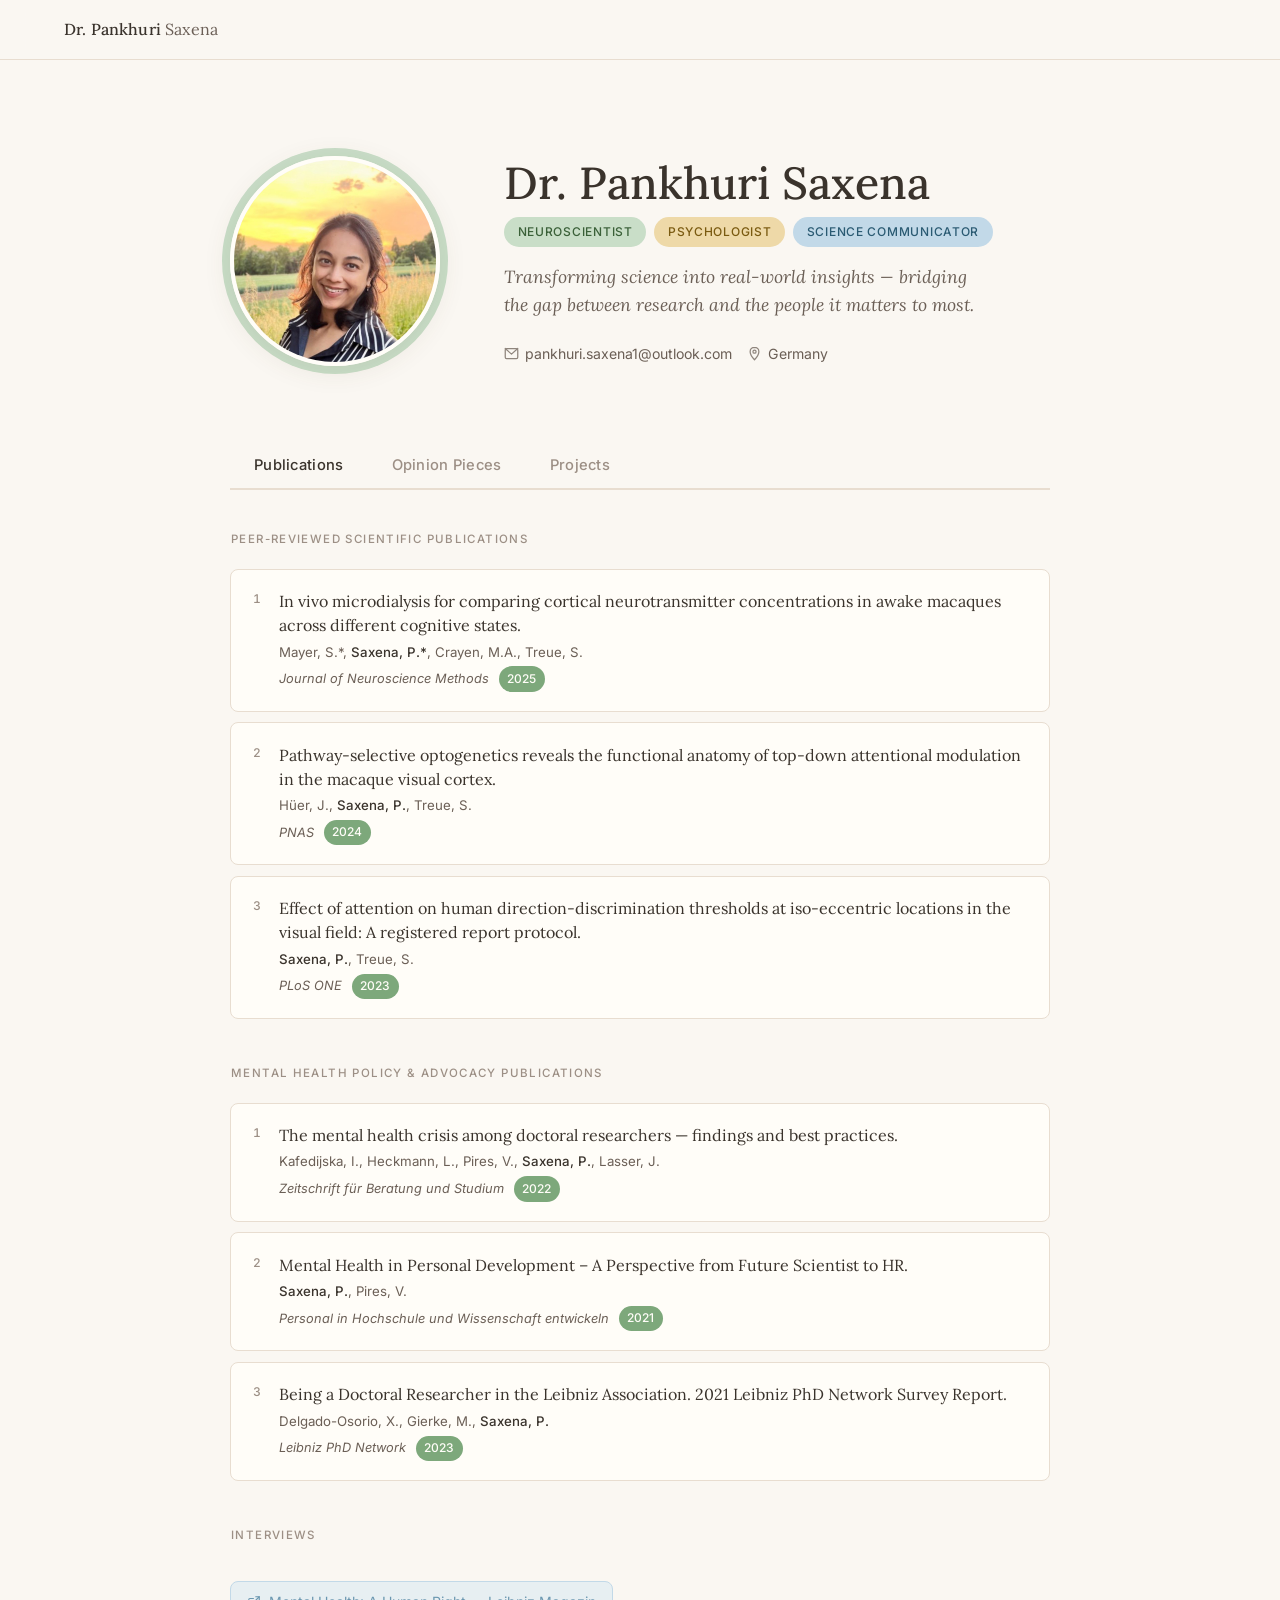
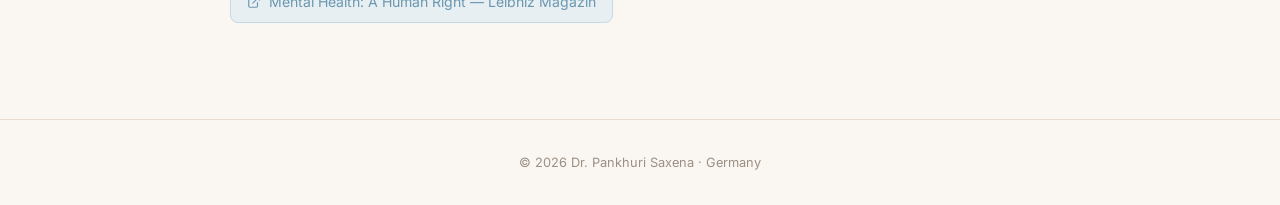
==== index.html @ a90ea641 "Initial commit" ====
<!DOCTYPE html>
<html lang="en">
<head>
  <meta charset="UTF-8" />
  <meta name="viewport" content="width=device-width, initial-scale=1.0" />
  <title>Dr. Pankhuri Saxena</title>
  <link rel="preconnect" href="https://fonts.googleapis.com" />
  <link rel="preconnect" href="https://fonts.gstatic.com" crossorigin />
  <link href="https://fonts.googleapis.com/css2?family=Lora:ital,wght@0,400;0,500;0,600;1,400;1,500&family=Inter:wght@300;400;500&display=swap" rel="stylesheet" />
  <style>
    /* ── Reset & Base ─────────────────────────────────────── */
    *, *::before, *::after { box-sizing: border-box; margin: 0; padding: 0; }

    :root {
      --bg:         #FAF7F2;
      --bg-alt:     #F3EDE3;
      --card:       #FFFDF8;
      --border:     #E8DDD0;

      --green:      #7DA87B;
      --green-soft: #C9DEC8;
      --yellow:     #C8A55E;
      --yellow-soft:#EED9A8;
      --blue:       #6B97B0;
      --blue-soft:  #C2D9E8;

      --text:       #3A332C;
      --text-mid:   #6B5F56;
      --text-light: #9C8F85;

      --radius:     12px;
      --radius-sm:  8px;
      --shadow:     0 2px 16px rgba(90,70,50,.07);
      --shadow-md:  0 4px 28px rgba(90,70,50,.11);

      --serif:      'Lora', Georgia, serif;
      --sans:       'Inter', system-ui, sans-serif;
    }

    html { scroll-behavior: smooth; }

    body {
      font-family: var(--sans);
      background: var(--bg);
      color: var(--text);
      line-height: 1.7;
      min-height: 100vh;
    }

    /* ── Nav ──────────────────────────────────────────────── */
    nav {
      position: sticky;
      top: 0;
      z-index: 100;
      background: rgba(250,247,242,.92);
      backdrop-filter: blur(12px);
      border-bottom: 1px solid var(--border);
      padding: 0 clamp(1rem, 5vw, 4rem);
      display: flex;
      align-items: center;
      justify-content: space-between;
      height: 60px;
    }

    .nav-brand {
      font-family: var(--serif);
      font-size: 1rem;
      font-weight: 500;
      color: var(--text);
      letter-spacing: .01em;
      white-space: nowrap;
    }

    .nav-brand span {
      color: var(--text-mid);
      font-weight: 400;
    }

    /* ── Hero ─────────────────────────────────────────────── */
    .hero {
      max-width: 900px;
      margin: 0 auto;
      padding: clamp(3rem, 8vw, 6rem) clamp(1.5rem, 5vw, 2.5rem) clamp(2.5rem, 6vw, 5rem);
      display: grid;
      grid-template-columns: auto 1fr;
      gap: clamp(2rem, 5vw, 4rem);
      align-items: center;
    }

    .hero-photo-wrap {
      position: relative;
      flex-shrink: 0;
    }

    .hero-photo {
      width: clamp(150px, 22vw, 210px);
      height: clamp(150px, 22vw, 210px);
      border-radius: 50%;
      object-fit: cover;
      object-position: center top;
      border: 4px solid var(--card);
      box-shadow: var(--shadow-md), 0 0 0 8px var(--green-soft);
      display: block;
    }

    .hero-text {}

    .hero-name {
      font-family: var(--serif);
      font-size: clamp(1.9rem, 4.5vw, 2.8rem);
      font-weight: 500;
      line-height: 1.2;
      color: var(--text);
      margin-bottom: .45rem;
    }

    .hero-pills {
      display: flex;
      flex-wrap: wrap;
      gap: .5rem;
      margin-bottom: 1rem;
    }

    .pill {
      font-size: .75rem;
      font-weight: 500;
      letter-spacing: .06em;
      text-transform: uppercase;
      padding: .3rem .85rem;
      border-radius: 100px;
    }

    .pill-green  { background: var(--green-soft);  color: #3a6038; }
    .pill-yellow { background: var(--yellow-soft); color: #7a5a10; }
    .pill-blue   { background: var(--blue-soft);   color: #2a5a72; }

    .hero-tagline {
      font-family: var(--serif);
      font-style: italic;
      font-size: clamp(.95rem, 2vw, 1.1rem);
      color: var(--text-mid);
      margin-bottom: 1.4rem;
      max-width: 480px;
      line-height: 1.6;
    }

    .hero-contact {
      display: flex;
      flex-wrap: wrap;
      gap: .9rem;
    }

    .hero-contact a,
    .hero-contact span {
      font-size: .88rem;
      color: var(--text-mid);
      display: flex;
      align-items: center;
      gap: .4rem;
      text-decoration: none;
      transition: color .2s;
    }

    .hero-contact a:hover { color: var(--blue); }

    .hero-contact svg {
      width: 15px;
      height: 15px;
      stroke: currentColor;
      fill: none;
      stroke-width: 2;
      stroke-linecap: round;
      stroke-linejoin: round;
      flex-shrink: 0;
      opacity: .75;
    }

    /* ── Tabs ─────────────────────────────────────────────── */
    .tabs-section {
      max-width: 900px;
      margin: 0 auto;
      padding: 0 clamp(1.5rem, 5vw, 2.5rem) clamp(3rem, 8vw, 6rem);
    }

    .tab-bar {
      display: flex;
      gap: 0;
      border-bottom: 2px solid var(--border);
      margin-bottom: 2.5rem;
      overflow-x: auto;
      -webkit-overflow-scrolling: touch;
    }

    .tab-btn {
      font-family: var(--sans);
      font-size: .92rem;
      font-weight: 500;
      letter-spacing: .02em;
      color: var(--text-light);
      background: none;
      border: none;
      padding: .85rem 1.5rem;
      cursor: pointer;
      border-bottom: 2px solid transparent;
      margin-bottom: -2px;
      white-space: nowrap;
      transition: color .2s, border-color .2s;
    }

    .tab-btn:hover   { color: var(--text-mid); }
    .tab-btn.active  { color: var(--text); border-bottom-color: var(--green); }

    .tab-panel { display: none; }
    .tab-panel.active { display: block; animation: fadeUp .3s ease; }

    @keyframes fadeUp {
      from { opacity: 0; transform: translateY(10px); }
      to   { opacity: 1; transform: translateY(0); }
    }

    /* ── Section headings ─────────────────────────────────── */
    .section-label {
      font-family: var(--sans);
      font-size: .72rem;
      font-weight: 500;
      letter-spacing: .12em;
      text-transform: uppercase;
      color: var(--text-light);
      margin-bottom: 1.2rem;
      padding-left: 1px;
    }

    .pub-group { margin-bottom: 2.8rem; }
    .pub-group:last-child { margin-bottom: 0; }

    /* ── Publication cards ───────────────────────────────── */
    .pub-list {
      display: flex;
      flex-direction: column;
      gap: 1px;
    }

    .pub-card {
      background: var(--card);
      border: 1px solid var(--border);
      border-radius: var(--radius-sm);
      padding: 1.2rem 1.4rem;
      transition: box-shadow .2s, border-color .2s;
      position: relative;
    }

    .pub-card:hover {
      box-shadow: var(--shadow);
      border-color: #D8CFBF;
    }

    .pub-card + .pub-card { margin-top: .6rem; }

    .pub-number {
      position: absolute;
      top: 1.2rem;
      left: 1.4rem;
      font-size: .75rem;
      font-weight: 500;
      color: var(--text-light);
      font-variant-numeric: tabular-nums;
    }

    .pub-content { padding-left: 1.6rem; }

    .pub-title {
      font-family: var(--serif);
      font-size: 1rem;
      font-weight: 400;
      color: var(--text);
      line-height: 1.5;
      margin-bottom: .35rem;
    }

    .pub-authors {
      font-size: .83rem;
      color: var(--text-mid);
      margin-bottom: .25rem;
      line-height: 1.5;
    }

    .pub-authors strong {
      color: var(--text);
      font-weight: 500;
    }

    .pub-meta {
      display: flex;
      align-items: center;
      gap: .6rem;
      flex-wrap: wrap;
    }

    .pub-journal {
      font-size: .8rem;
      font-style: italic;
      color: var(--text-mid);
    }

    .pub-year {
      font-size: .75rem;
      font-weight: 500;
      color: var(--card);
      background: var(--green);
      padding: .15rem .55rem;
      border-radius: 100px;
    }

    /* interview link */
    .interview-link {
      display: inline-flex;
      align-items: center;
      gap: .5rem;
      margin-top: 1rem;
      font-size: .88rem;
      color: var(--blue);
      text-decoration: none;
      border: 1px solid var(--blue-soft);
      background: color-mix(in srgb, var(--blue-soft) 40%, var(--card));
      padding: .5rem 1rem;
      border-radius: var(--radius-sm);
      transition: background .2s, border-color .2s;
    }
    .interview-link:hover {
      background: var(--blue-soft);
      border-color: var(--blue);
    }
    .interview-link svg {
      width: 14px; height: 14px;
      stroke: currentColor; fill: none;
      stroke-width: 2; stroke-linecap: round; stroke-linejoin: round;
    }

    /* ── Opinion article ─────────────────────────────────── */
    .opinion-card {
      background: var(--card);
      border: 1px solid var(--border);
      border-radius: var(--radius);
      overflow: hidden;
      box-shadow: var(--shadow);
    }

    .opinion-header {
      background: linear-gradient(135deg,
        color-mix(in srgb, var(--yellow-soft) 60%, var(--bg-alt)),
        color-mix(in srgb, var(--green-soft) 40%, var(--bg-alt)));
      padding: 2rem 2.2rem 1.8rem;
      border-bottom: 1px solid var(--border);
    }

    .opinion-tag {
      font-size: .7rem;
      font-weight: 500;
      letter-spacing: .1em;
      text-transform: uppercase;
      color: var(--yellow);
      margin-bottom: .6rem;
    }

    .opinion-title {
      font-family: var(--serif);
      font-size: clamp(1.2rem, 3vw, 1.55rem);
      font-weight: 500;
      line-height: 1.35;
      color: var(--text);
    }

    .opinion-body {
      padding: 2rem 2.2rem;
    }

    .opinion-body p {
      font-size: .95rem;
      color: var(--text);
      margin-bottom: 1.1em;
      line-height: 1.8;
    }

    .opinion-body p:last-child { margin-bottom: 0; }

    .opinion-subhead {
      font-family: var(--serif);
      font-size: 1.05rem;
      font-weight: 500;
      color: var(--text);
      margin: 1.6em 0 .5em;
    }

    /* ── Projects placeholder ─────────────────────────────── */
    .projects-placeholder {
      display: flex;
      flex-direction: column;
      align-items: center;
      justify-content: center;
      text-align: center;
      padding: 4rem 2rem;
      border: 2px dashed var(--border);
      border-radius: var(--radius);
      background: color-mix(in srgb, var(--bg-alt) 50%, transparent);
    }

    .projects-placeholder .icon-wrap {
      width: 60px; height: 60px;
      border-radius: 50%;
      background: var(--blue-soft);
      display: flex; align-items: center; justify-content: center;
      margin-bottom: 1.2rem;
    }

    .projects-placeholder .icon-wrap svg {
      width: 26px; height: 26px;
      stroke: var(--blue); fill: none;
      stroke-width: 1.7; stroke-linecap: round; stroke-linejoin: round;
    }

    .projects-placeholder h3 {
      font-family: var(--serif);
      font-size: 1.2rem;
      font-weight: 500;
      color: var(--text);
      margin-bottom: .5rem;
    }

    .projects-placeholder p {
      font-size: .9rem;
      color: var(--text-mid);
      max-width: 340px;
    }

    /* ── Footer ───────────────────────────────────────────── */
    footer {
      border-top: 1px solid var(--border);
      text-align: center;
      padding: 2rem 1.5rem;
      font-size: .8rem;
      color: var(--text-light);
    }

    /* ── Responsive ───────────────────────────────────────── */
    @media (max-width: 560px) {
      .hero {
        grid-template-columns: 1fr;
        justify-items: center;
        text-align: center;
      }
      .hero-pills, .hero-contact { justify-content: center; }
      .hero-tagline { margin-left: auto; margin-right: auto; }
    }
  </style>
</head>
<body>

<!-- ── Navigation ─────────────────────────────────────────── -->
<nav>
  <span class="nav-brand">Dr. Pankhuri <span>Saxena</span></span>
</nav>

<!-- ── Hero ───────────────────────────────────────────────── -->
<section class="hero">
  <div class="hero-photo-wrap">
    <img class="hero-photo" src="psaxena.jpeg" alt="Dr. Pankhuri Saxena" />
  </div>
  <div class="hero-text">
    <h1 class="hero-name">Dr. Pankhuri Saxena</h1>
    <div class="hero-pills">
      <span class="pill pill-green">Neuroscientist</span>
      <span class="pill pill-yellow">Psychologist</span>
      <span class="pill pill-blue">Science Communicator</span>
    </div>
    <p class="hero-tagline">Transforming science into real-world insights — bridging the gap between research and the people it matters to most.</p>
    <div class="hero-contact">
      <a href="mailto:pankhuri.saxena1@outlook.com">
        <!-- mail icon -->
        <svg viewBox="0 0 24 24"><rect x="2" y="4" width="20" height="16" rx="2"/><polyline points="2,4 12,13 22,4"/></svg>
        pankhuri.saxena1@outlook.com
      </a>
      <span>
        <!-- location icon -->
        <svg viewBox="0 0 24 24"><path d="M12 2C8.13 2 5 5.13 5 9c0 5.25 7 13 7 13s7-7.75 7-13c0-3.87-3.13-7-7-7z"/><circle cx="12" cy="9" r="2.5"/></svg>
        Germany
      </span>
    </div>
  </div>
</section>

<!-- ── Tabs ────────────────────────────────────────────────── -->
<section class="tabs-section">
  <div class="tab-bar" role="tablist">
    <button class="tab-btn active" role="tab" aria-selected="true"  data-tab="publications">Publications</button>
    <button class="tab-btn"        role="tab" aria-selected="false" data-tab="opinion">Opinion Pieces</button>
    <button class="tab-btn"        role="tab" aria-selected="false" data-tab="projects">Projects</button>
  </div>

  <!-- ── PUBLICATIONS ────────────────────────────────────── -->
  <div class="tab-panel active" id="tab-publications" role="tabpanel">

    <div class="pub-group">
      <p class="section-label">Peer-Reviewed Scientific Publications</p>
      <div class="pub-list">

        <div class="pub-card">
          <span class="pub-number">1</span>
          <div class="pub-content">
            <p class="pub-title">In vivo microdialysis for comparing cortical neurotransmitter concentrations in awake macaques across different cognitive states.</p>
            <p class="pub-authors">Mayer, S.*, <strong>Saxena, P.*</strong>, Crayen, M.A., Treue, S.</p>
            <div class="pub-meta">
              <span class="pub-journal">Journal of Neuroscience Methods</span>
              <span class="pub-year">2025</span>
            </div>
          </div>
        </div>

        <div class="pub-card">
          <span class="pub-number">2</span>
          <div class="pub-content">
            <p class="pub-title">Pathway-selective optogenetics reveals the functional anatomy of top-down attentional modulation in the macaque visual cortex.</p>
            <p class="pub-authors">Hüer, J., <strong>Saxena, P.</strong>, Treue, S.</p>
            <div class="pub-meta">
              <span class="pub-journal">PNAS</span>
              <span class="pub-year">2024</span>
            </div>
          </div>
        </div>

        <div class="pub-card">
          <span class="pub-number">3</span>
          <div class="pub-content">
            <p class="pub-title">Effect of attention on human direction-discrimination thresholds at iso-eccentric locations in the visual field: A registered report protocol.</p>
            <p class="pub-authors"><strong>Saxena, P.</strong>, Treue, S.</p>
            <div class="pub-meta">
              <span class="pub-journal">PLoS ONE</span>
              <span class="pub-year">2023</span>
            </div>
          </div>
        </div>

      </div>
    </div>

    <div class="pub-group">
      <p class="section-label">Mental Health Policy &amp; Advocacy Publications</p>
      <div class="pub-list">

        <div class="pub-card">
          <span class="pub-number">1</span>
          <div class="pub-content">
            <p class="pub-title">The mental health crisis among doctoral researchers — findings and best practices.</p>
            <p class="pub-authors">Kafedijska, I., Heckmann, L., Pires, V., <strong>Saxena, P.</strong>, Lasser, J.</p>
            <div class="pub-meta">
              <span class="pub-journal">Zeitschrift für Beratung und Studium</span>
              <span class="pub-year">2022</span>
            </div>
          </div>
        </div>

        <div class="pub-card">
          <span class="pub-number">2</span>
          <div class="pub-content">
            <p class="pub-title">Mental Health in Personal Development – A Perspective from Future Scientist to HR.</p>
            <p class="pub-authors"><strong>Saxena, P.</strong>, Pires, V.</p>
            <div class="pub-meta">
              <span class="pub-journal">Personal in Hochschule und Wissenschaft entwickeln</span>
              <span class="pub-year">2021</span>
            </div>
          </div>
        </div>

        <div class="pub-card">
          <span class="pub-number">3</span>
          <div class="pub-content">
            <p class="pub-title">Being a Doctoral Researcher in the Leibniz Association. 2021 Leibniz PhD Network Survey Report.</p>
            <p class="pub-authors">Delgado-Osorio, X., Gierke, M., <strong>Saxena, P.</strong></p>
            <div class="pub-meta">
              <span class="pub-journal">Leibniz PhD Network</span>
              <span class="pub-year">2023</span>
            </div>
          </div>
        </div>

      </div>
    </div>

    <div class="pub-group">
      <p class="section-label">Interviews</p>
      <a class="interview-link" href="https://www.leibniz-magazin.de/alle-artikel/magazindetail/newsdetails/mental-health-a-human-right" target="_blank" rel="noopener">
        <svg viewBox="0 0 24 24"><path d="M18 13v6a2 2 0 0 1-2 2H5a2 2 0 0 1-2-2V8a2 2 0 0 1 2-2h6"/><polyline points="15 3 21 3 21 9"/><line x1="10" y1="14" x2="21" y2="3"/></svg>
        Mental Health: A Human Right — Leibniz Magazin
      </a>
    </div>

  </div>

  <!-- ── OPINION PIECES ──────────────────────────────────── -->
  <div class="tab-panel" id="tab-opinion" role="tabpanel">
    <div class="opinion-card">
      <div class="opinion-header">
        <p class="opinion-tag">Opinion &middot; Healthcare &amp; Innovation</p>
        <h2 class="opinion-title">Forward Health: A Bold Vision That Arrived Too Early</h2>
      </div>
      <div class="opinion-body">
        <p>In 2016, Forward Health introduced a concept that felt like a glimpse into the future of healthcare. Imagine walking into a sleek, AI-powered Care Pod. No waiting room. No appointment. Within minutes, you could check your vitals, run diagnostics, and get insights into your health. It was efficient, convenient, and promised to shift healthcare from reactive treatment to proactive prevention.</p>
        <p>The idea was powerful. And it made people pay attention.</p>
        <p>But in 2024, after 8 years, $650 million in funding, and ambitious plans to deploy thousands of these pods, Forward Health shut down.</p>
        <p>So what went wrong?</p>

        <p class="opinion-subhead">The Promise of Care Pods</p>
        <p>At their best, Care Pods offered a compelling solution to a real problem. Healthcare systems around the world are overstretched, and access to primary care can be slow and inefficient. A one-stop diagnostic system could change that.</p>
        <p>Care Pods had the potential to handle minor ailments, monitor health metrics, and reduce unnecessary clinic visits. In doing so, they could free up time for clinicians to focus on more complex cases — making the entire system more efficient. On paper, it was exactly the kind of innovation healthcare needs.</p>

        <p class="opinion-subhead">Where Reality Fell Short</p>
        <p>But healthcare isn't just about efficiency. It's about trust. And trust is fragile.</p>
        <p>Reports began to surface about inaccurate readings, failed procedures, and even safety issues. While these might be expected in early-stage technology, healthcare leaves no room for error. Even small inconsistencies can quickly erode confidence.</p>
        <p>At the same time, the economics were challenging. Each Care Pod reportedly cost around $1 million to manufacture, excluding maintenance and real estate costs. Combined with a membership-based model, scaling this solution became both expensive and complex.</p>
        <p>Yet, the biggest challenge wasn't technical or financial. It was human.</p>

        <p class="opinion-subhead">The Missing Piece: Human Connection</p>
        <p>Healthcare is deeply personal. Patients don't just seek answers — they seek reassurance, empathy, and trust. Care Pods, however, were positioned as a replacement for traditional care, rather than an extension of it. In doing so, they underestimated how much people value human interaction in moments of uncertainty.</p>
        <p>Technology can enhance care. But it cannot replace the human connection at its core.</p>

        <p class="opinion-subhead">A Lesson in Timing</p>
        <p>Perhaps Care Pods were not the wrong idea — just the wrong timing. Healthcare systems are inherently conservative, and for good reason. Change is slow because the stakes are high. Adoption requires not just functional technology, but also trust, reliability, and alignment with existing care models.</p>
        <p>A more balanced approach might have made a difference. Imagine a system where Care Pods complemented clinics rather than competed with them. Where technology was introduced gradually, building confidence over time. Where clinicians and digital tools worked side by side. That kind of hybrid model might have bridged the gap between innovation and acceptance.</p>

        <p class="opinion-subhead">Looking Ahead</p>
        <p>Forward Health's story is not just about failure. It is about the challenges of transforming a system as complex as healthcare. Innovation alone is not enough.</p>
        <p>Success in healthcare requires timing, trust, and integration. It requires understanding not just what is possible, but what people are ready to accept. Care Pods may have been ahead of their time. But the need they addressed hasn't gone away.</p>
        <p>The future of healthcare will likely belong to those who can strike the right balance — combining technology and human care in a way that feels not just efficient, but trustworthy.</p>
        <p>Because in the end, healthcare is not just about better systems. It's about better care.</p>
      </div>
    </div>
  </div>

  <!-- ── PROJECTS ────────────────────────────────────────── -->
  <div class="tab-panel" id="tab-projects" role="tabpanel">
    <div class="projects-placeholder">
      <div class="icon-wrap">
        <svg viewBox="0 0 24 24"><path d="M2 3h6a4 4 0 0 1 4 4v14a3 3 0 0 0-3-3H2z"/><path d="M22 3h-6a4 4 0 0 0-4 4v14a3 3 0 0 1 3-3h7z"/></svg>
      </div>
      <h3>Projects coming soon</h3>
      <p>Current research and applied projects will be featured here. Check back soon.</p>
    </div>
  </div>

</section>

<!-- ── Footer ──────────────────────────────────────────────── -->
<footer>
  &copy; 2026 Dr. Pankhuri Saxena &middot; Germany
</footer>

<script>
  const btns   = document.querySelectorAll('.tab-btn');
  const panels = document.querySelectorAll('.tab-panel');

  btns.forEach(btn => {
    btn.addEventListener('click', () => {
      const target = btn.dataset.tab;

      btns.forEach(b => { b.classList.remove('active'); b.setAttribute('aria-selected', 'false'); });
      panels.forEach(p => p.classList.remove('active'));

      btn.classList.add('active');
      btn.setAttribute('aria-selected', 'true');
      document.getElementById('tab-' + target).classList.add('active');
    });
  });
</script>
</body>
</html>
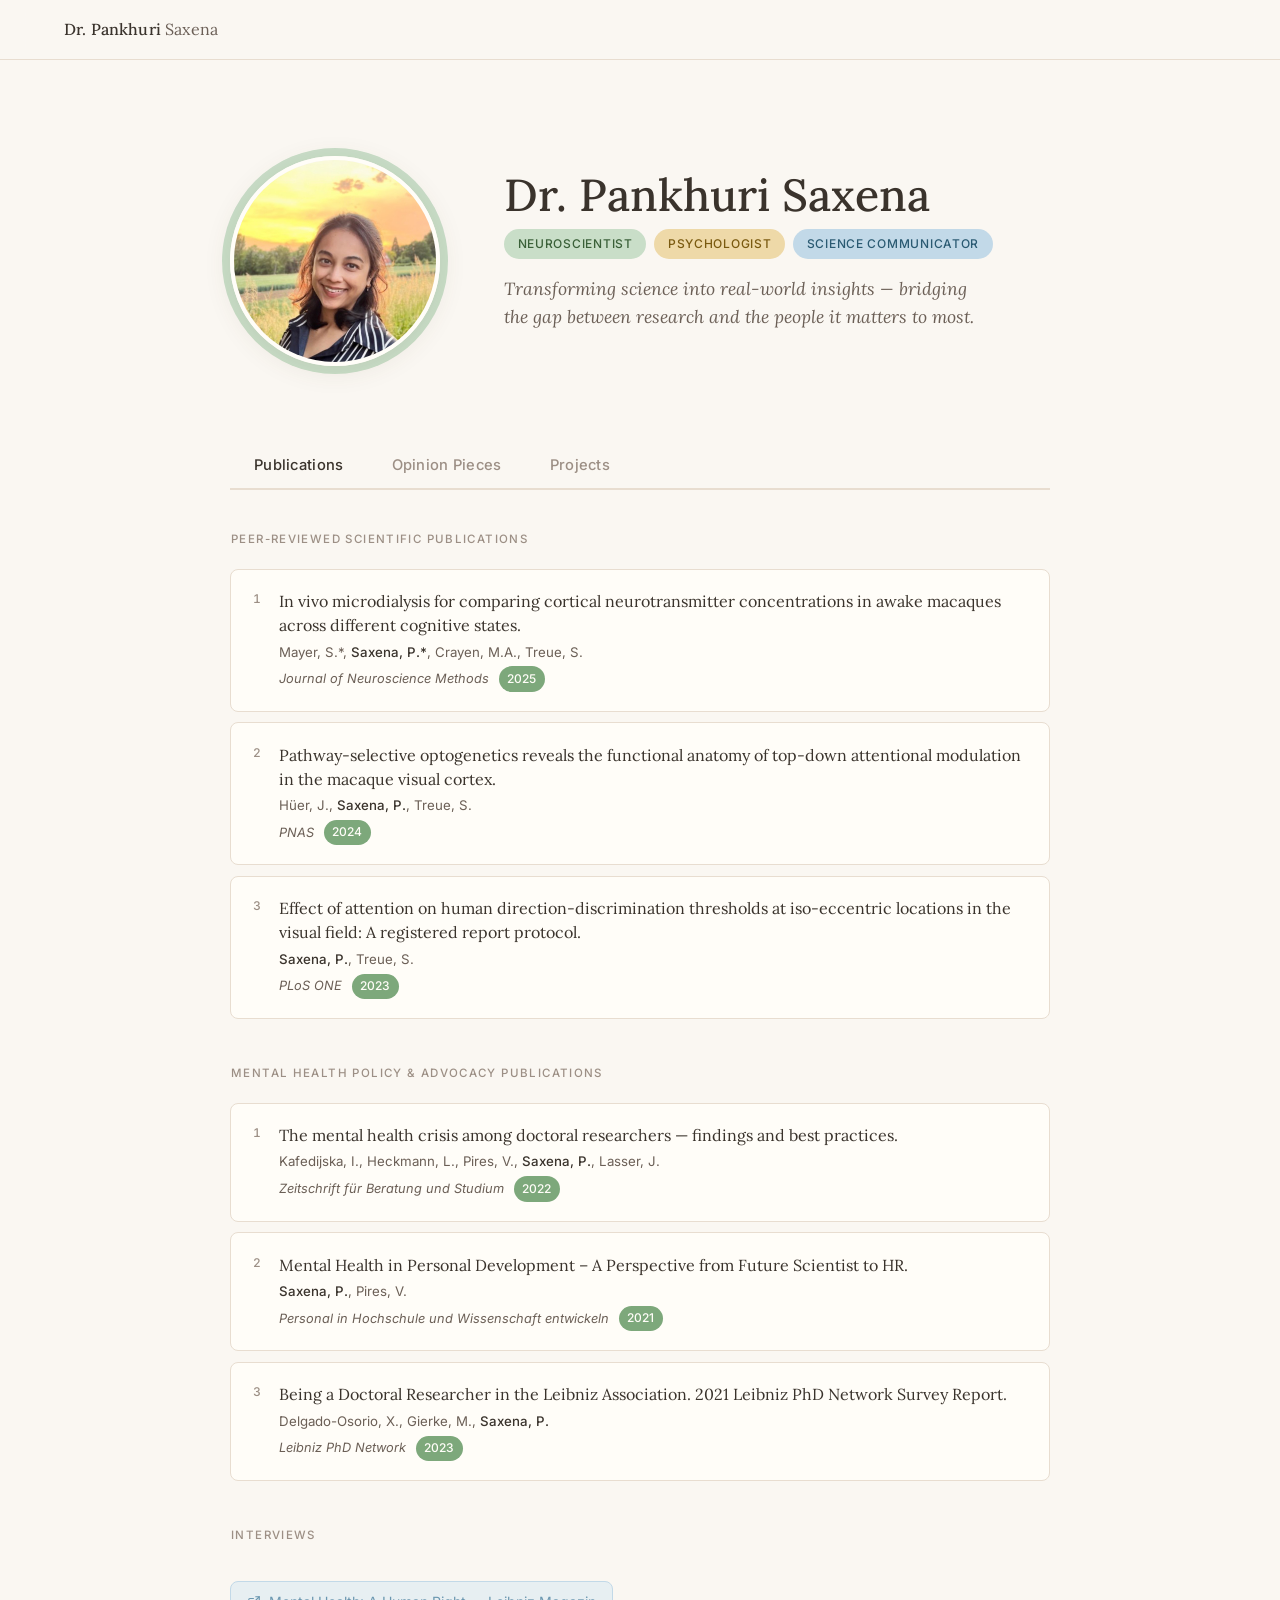
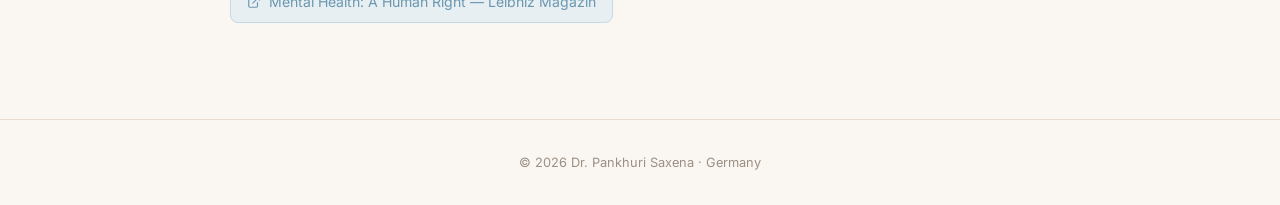
==== commit 245f6536: "minor fixes" ====
--- a/index.html
+++ b/index.html
@@ -473,18 +473,6 @@
       <span class="pill pill-blue">Science Communicator</span>
     </div>
     <p class="hero-tagline">Transforming science into real-world insights — bridging the gap between research and the people it matters to most.</p>
-    <div class="hero-contact">
-      <a href="mailto:pankhuri.saxena1@outlook.com">
-        <!-- mail icon -->
-        <svg viewBox="0 0 24 24"><rect x="2" y="4" width="20" height="16" rx="2"/><polyline points="2,4 12,13 22,4"/></svg>
-        pankhuri.saxena1@outlook.com
-      </a>
-      <span>
-        <!-- location icon -->
-        <svg viewBox="0 0 24 24"><path d="M12 2C8.13 2 5 5.13 5 9c0 5.25 7 13 7 13s7-7.75 7-13c0-3.87-3.13-7-7-7z"/><circle cx="12" cy="9" r="2.5"/></svg>
-        Germany
-      </span>
-    </div>
   </div>
 </section>
 
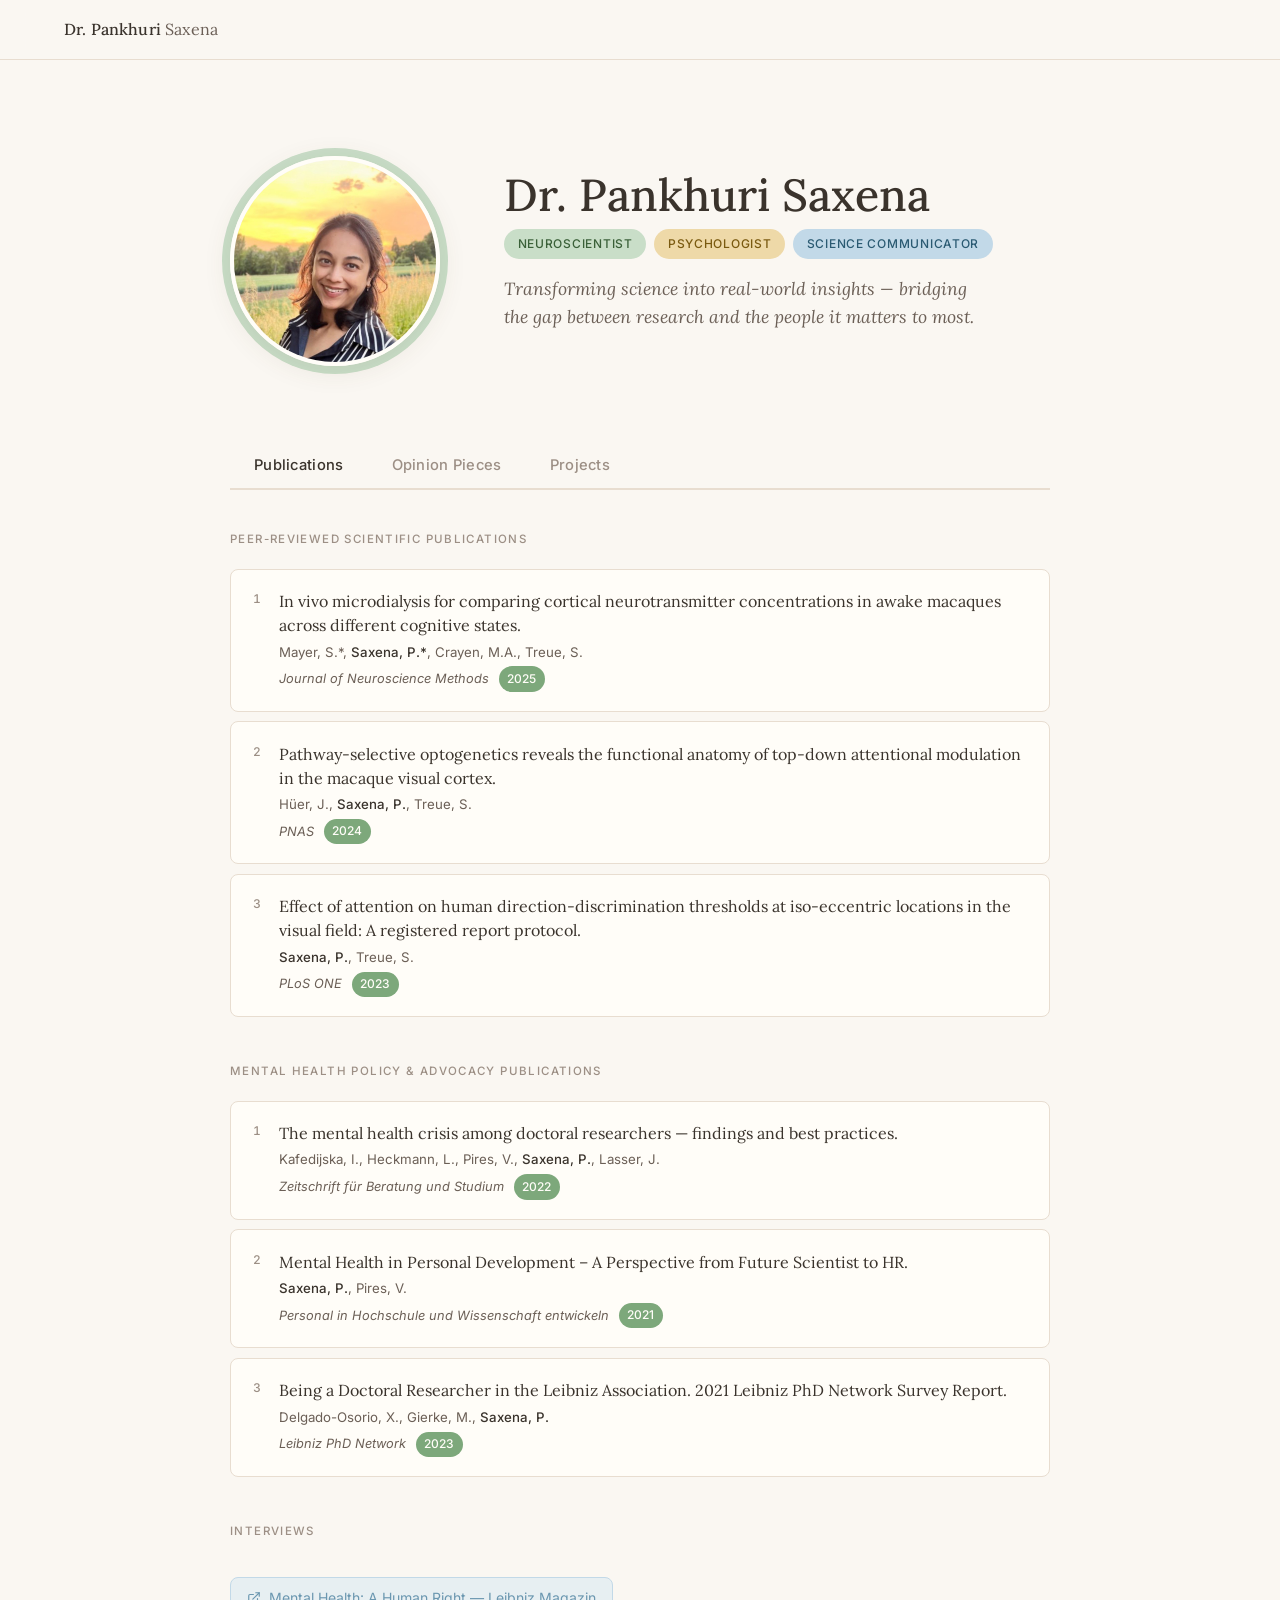
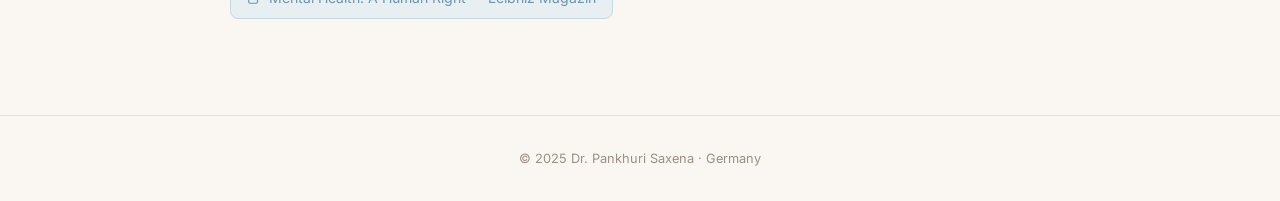
==== commit 9324c482: "Latest Updates" ====
--- a/index.html
+++ b/index.html
@@ -7,462 +7,20 @@
   <link rel="preconnect" href="https://fonts.googleapis.com" />
   <link rel="preconnect" href="https://fonts.gstatic.com" crossorigin />
   <link href="https://fonts.googleapis.com/css2?family=Lora:ital,wght@0,400;0,500;0,600;1,400;1,500&family=Inter:wght@300;400;500&display=swap" rel="stylesheet" />
-  <style>
-    /* ── Reset & Base ─────────────────────────────────────── */
-    *, *::before, *::after { box-sizing: border-box; margin: 0; padding: 0; }
-
-    :root {
-      --bg:         #FAF7F2;
-      --bg-alt:     #F3EDE3;
-      --card:       #FFFDF8;
-      --border:     #E8DDD0;
-
-      --green:      #7DA87B;
-      --green-soft: #C9DEC8;
-      --yellow:     #C8A55E;
-      --yellow-soft:#EED9A8;
-      --blue:       #6B97B0;
-      --blue-soft:  #C2D9E8;
-
-      --text:       #3A332C;
-      --text-mid:   #6B5F56;
-      --text-light: #9C8F85;
-
-      --radius:     12px;
-      --radius-sm:  8px;
-      --shadow:     0 2px 16px rgba(90,70,50,.07);
-      --shadow-md:  0 4px 28px rgba(90,70,50,.11);
-
-      --serif:      'Lora', Georgia, serif;
-      --sans:       'Inter', system-ui, sans-serif;
-    }
-
-    html { scroll-behavior: smooth; }
-
-    body {
-      font-family: var(--sans);
-      background: var(--bg);
-      color: var(--text);
-      line-height: 1.7;
-      min-height: 100vh;
-    }
-
-    /* ── Nav ──────────────────────────────────────────────── */
-    nav {
-      position: sticky;
-      top: 0;
-      z-index: 100;
-      background: rgba(250,247,242,.92);
-      backdrop-filter: blur(12px);
-      border-bottom: 1px solid var(--border);
-      padding: 0 clamp(1rem, 5vw, 4rem);
-      display: flex;
-      align-items: center;
-      justify-content: space-between;
-      height: 60px;
-    }
-
-    .nav-brand {
-      font-family: var(--serif);
-      font-size: 1rem;
-      font-weight: 500;
-      color: var(--text);
-      letter-spacing: .01em;
-      white-space: nowrap;
-    }
-
-    .nav-brand span {
-      color: var(--text-mid);
-      font-weight: 400;
-    }
-
-    /* ── Hero ─────────────────────────────────────────────── */
-    .hero {
-      max-width: 900px;
-      margin: 0 auto;
-      padding: clamp(3rem, 8vw, 6rem) clamp(1.5rem, 5vw, 2.5rem) clamp(2.5rem, 6vw, 5rem);
-      display: grid;
-      grid-template-columns: auto 1fr;
-      gap: clamp(2rem, 5vw, 4rem);
-      align-items: center;
-    }
-
-    .hero-photo-wrap {
-      position: relative;
-      flex-shrink: 0;
-    }
-
-    .hero-photo {
-      width: clamp(150px, 22vw, 210px);
-      height: clamp(150px, 22vw, 210px);
-      border-radius: 50%;
-      object-fit: cover;
-      object-position: center top;
-      border: 4px solid var(--card);
-      box-shadow: var(--shadow-md), 0 0 0 8px var(--green-soft);
-      display: block;
-    }
-
-    .hero-text {}
-
-    .hero-name {
-      font-family: var(--serif);
-      font-size: clamp(1.9rem, 4.5vw, 2.8rem);
-      font-weight: 500;
-      line-height: 1.2;
-      color: var(--text);
-      margin-bottom: .45rem;
-    }
-
-    .hero-pills {
-      display: flex;
-      flex-wrap: wrap;
-      gap: .5rem;
-      margin-bottom: 1rem;
-    }
-
-    .pill {
-      font-size: .75rem;
-      font-weight: 500;
-      letter-spacing: .06em;
-      text-transform: uppercase;
-      padding: .3rem .85rem;
-      border-radius: 100px;
-    }
-
-    .pill-green  { background: var(--green-soft);  color: #3a6038; }
-    .pill-yellow { background: var(--yellow-soft); color: #7a5a10; }
-    .pill-blue   { background: var(--blue-soft);   color: #2a5a72; }
-
-    .hero-tagline {
-      font-family: var(--serif);
-      font-style: italic;
-      font-size: clamp(.95rem, 2vw, 1.1rem);
-      color: var(--text-mid);
-      margin-bottom: 1.4rem;
-      max-width: 480px;
-      line-height: 1.6;
-    }
-
-    .hero-contact {
-      display: flex;
-      flex-wrap: wrap;
-      gap: .9rem;
-    }
-
-    .hero-contact a,
-    .hero-contact span {
-      font-size: .88rem;
-      color: var(--text-mid);
-      display: flex;
-      align-items: center;
-      gap: .4rem;
-      text-decoration: none;
-      transition: color .2s;
-    }
-
-    .hero-contact a:hover { color: var(--blue); }
-
-    .hero-contact svg {
-      width: 15px;
-      height: 15px;
-      stroke: currentColor;
-      fill: none;
-      stroke-width: 2;
-      stroke-linecap: round;
-      stroke-linejoin: round;
-      flex-shrink: 0;
-      opacity: .75;
-    }
-
-    /* ── Tabs ─────────────────────────────────────────────── */
-    .tabs-section {
-      max-width: 900px;
-      margin: 0 auto;
-      padding: 0 clamp(1.5rem, 5vw, 2.5rem) clamp(3rem, 8vw, 6rem);
-    }
-
-    .tab-bar {
-      display: flex;
-      gap: 0;
-      border-bottom: 2px solid var(--border);
-      margin-bottom: 2.5rem;
-      overflow-x: auto;
-      -webkit-overflow-scrolling: touch;
-    }
-
-    .tab-btn {
-      font-family: var(--sans);
-      font-size: .92rem;
-      font-weight: 500;
-      letter-spacing: .02em;
-      color: var(--text-light);
-      background: none;
-      border: none;
-      padding: .85rem 1.5rem;
-      cursor: pointer;
-      border-bottom: 2px solid transparent;
-      margin-bottom: -2px;
-      white-space: nowrap;
-      transition: color .2s, border-color .2s;
-    }
-
-    .tab-btn:hover   { color: var(--text-mid); }
-    .tab-btn.active  { color: var(--text); border-bottom-color: var(--green); }
-
-    .tab-panel { display: none; }
-    .tab-panel.active { display: block; animation: fadeUp .3s ease; }
-
-    @keyframes fadeUp {
-      from { opacity: 0; transform: translateY(10px); }
-      to   { opacity: 1; transform: translateY(0); }
-    }
-
-    /* ── Section headings ─────────────────────────────────── */
-    .section-label {
-      font-family: var(--sans);
-      font-size: .72rem;
-      font-weight: 500;
-      letter-spacing: .12em;
-      text-transform: uppercase;
-      color: var(--text-light);
-      margin-bottom: 1.2rem;
-      padding-left: 1px;
-    }
-
-    .pub-group { margin-bottom: 2.8rem; }
-    .pub-group:last-child { margin-bottom: 0; }
-
-    /* ── Publication cards ───────────────────────────────── */
-    .pub-list {
-      display: flex;
-      flex-direction: column;
-      gap: 1px;
-    }
-
-    .pub-card {
-      background: var(--card);
-      border: 1px solid var(--border);
-      border-radius: var(--radius-sm);
-      padding: 1.2rem 1.4rem;
-      transition: box-shadow .2s, border-color .2s;
-      position: relative;
-    }
-
-    .pub-card:hover {
-      box-shadow: var(--shadow);
-      border-color: #D8CFBF;
-    }
-
-    .pub-card + .pub-card { margin-top: .6rem; }
-
-    .pub-number {
-      position: absolute;
-      top: 1.2rem;
-      left: 1.4rem;
-      font-size: .75rem;
-      font-weight: 500;
-      color: var(--text-light);
-      font-variant-numeric: tabular-nums;
-    }
-
-    .pub-content { padding-left: 1.6rem; }
-
-    .pub-title {
-      font-family: var(--serif);
-      font-size: 1rem;
-      font-weight: 400;
-      color: var(--text);
-      line-height: 1.5;
-      margin-bottom: .35rem;
-    }
-
-    .pub-authors {
-      font-size: .83rem;
-      color: var(--text-mid);
-      margin-bottom: .25rem;
-      line-height: 1.5;
-    }
-
-    .pub-authors strong {
-      color: var(--text);
-      font-weight: 500;
-    }
-
-    .pub-meta {
-      display: flex;
-      align-items: center;
-      gap: .6rem;
-      flex-wrap: wrap;
-    }
-
-    .pub-journal {
-      font-size: .8rem;
-      font-style: italic;
-      color: var(--text-mid);
-    }
-
-    .pub-year {
-      font-size: .75rem;
-      font-weight: 500;
-      color: var(--card);
-      background: var(--green);
-      padding: .15rem .55rem;
-      border-radius: 100px;
-    }
-
-    /* interview link */
-    .interview-link {
-      display: inline-flex;
-      align-items: center;
-      gap: .5rem;
-      margin-top: 1rem;
-      font-size: .88rem;
-      color: var(--blue);
-      text-decoration: none;
-      border: 1px solid var(--blue-soft);
-      background: color-mix(in srgb, var(--blue-soft) 40%, var(--card));
-      padding: .5rem 1rem;
-      border-radius: var(--radius-sm);
-      transition: background .2s, border-color .2s;
-    }
-    .interview-link:hover {
-      background: var(--blue-soft);
-      border-color: var(--blue);
-    }
-    .interview-link svg {
-      width: 14px; height: 14px;
-      stroke: currentColor; fill: none;
-      stroke-width: 2; stroke-linecap: round; stroke-linejoin: round;
-    }
-
-    /* ── Opinion article ─────────────────────────────────── */
-    .opinion-card {
-      background: var(--card);
-      border: 1px solid var(--border);
-      border-radius: var(--radius);
-      overflow: hidden;
-      box-shadow: var(--shadow);
-    }
-
-    .opinion-header {
-      background: linear-gradient(135deg,
-        color-mix(in srgb, var(--yellow-soft) 60%, var(--bg-alt)),
-        color-mix(in srgb, var(--green-soft) 40%, var(--bg-alt)));
-      padding: 2rem 2.2rem 1.8rem;
-      border-bottom: 1px solid var(--border);
-    }
-
-    .opinion-tag {
-      font-size: .7rem;
-      font-weight: 500;
-      letter-spacing: .1em;
-      text-transform: uppercase;
-      color: var(--yellow);
-      margin-bottom: .6rem;
-    }
-
-    .opinion-title {
-      font-family: var(--serif);
-      font-size: clamp(1.2rem, 3vw, 1.55rem);
-      font-weight: 500;
-      line-height: 1.35;
-      color: var(--text);
-    }
-
-    .opinion-body {
-      padding: 2rem 2.2rem;
-    }
-
-    .opinion-body p {
-      font-size: .95rem;
-      color: var(--text);
-      margin-bottom: 1.1em;
-      line-height: 1.8;
-    }
-
-    .opinion-body p:last-child { margin-bottom: 0; }
-
-    .opinion-subhead {
-      font-family: var(--serif);
-      font-size: 1.05rem;
-      font-weight: 500;
-      color: var(--text);
-      margin: 1.6em 0 .5em;
-    }
-
-    /* ── Projects placeholder ─────────────────────────────── */
-    .projects-placeholder {
-      display: flex;
-      flex-direction: column;
-      align-items: center;
-      justify-content: center;
-      text-align: center;
-      padding: 4rem 2rem;
-      border: 2px dashed var(--border);
-      border-radius: var(--radius);
-      background: color-mix(in srgb, var(--bg-alt) 50%, transparent);
-    }
-
-    .projects-placeholder .icon-wrap {
-      width: 60px; height: 60px;
-      border-radius: 50%;
-      background: var(--blue-soft);
-      display: flex; align-items: center; justify-content: center;
-      margin-bottom: 1.2rem;
-    }
-
-    .projects-placeholder .icon-wrap svg {
-      width: 26px; height: 26px;
-      stroke: var(--blue); fill: none;
-      stroke-width: 1.7; stroke-linecap: round; stroke-linejoin: round;
-    }
-
-    .projects-placeholder h3 {
-      font-family: var(--serif);
-      font-size: 1.2rem;
-      font-weight: 500;
-      color: var(--text);
-      margin-bottom: .5rem;
-    }
-
-    .projects-placeholder p {
-      font-size: .9rem;
-      color: var(--text-mid);
-      max-width: 340px;
-    }
-
-    /* ── Footer ───────────────────────────────────────────── */
-    footer {
-      border-top: 1px solid var(--border);
-      text-align: center;
-      padding: 2rem 1.5rem;
-      font-size: .8rem;
-      color: var(--text-light);
-    }
-
-    /* ── Responsive ───────────────────────────────────────── */
-    @media (max-width: 560px) {
-      .hero {
-        grid-template-columns: 1fr;
-        justify-items: center;
-        text-align: center;
-      }
-      .hero-pills, .hero-contact { justify-content: center; }
-      .hero-tagline { margin-left: auto; margin-right: auto; }
-    }
-  </style>
+  <link rel="stylesheet" href="css/style.css" />
+  <!-- Opinion pieces data — add new articles in opinion-pieces/data.js -->
+  <script src="opinion-pieces/data.js"></script>
 </head>
 <body>
 
-<!-- ── Navigation ─────────────────────────────────────────── -->
+<!-- ── Navigation ─────────────────────────────────────────────────────────── -->
 <nav>
   <span class="nav-brand">Dr. Pankhuri <span>Saxena</span></span>
 </nav>
 
-<!-- ── Hero ───────────────────────────────────────────────── -->
+<!-- ── Hero ───────────────────────────────────────────────────────────────── -->
 <section class="hero">
-  <div class="hero-photo-wrap">
+  <div>
     <img class="hero-photo" src="psaxena.jpeg" alt="Dr. Pankhuri Saxena" />
   </div>
   <div class="hero-text">
@@ -476,7 +34,7 @@
   </div>
 </section>
 
-<!-- ── Tabs ────────────────────────────────────────────────── -->
+<!-- ── Tabs ────────────────────────────────────────────────────────────────── -->
 <section class="tabs-section">
   <div class="tab-bar" role="tablist">
     <button class="tab-btn active" role="tab" aria-selected="true"  data-tab="publications">Publications</button>
@@ -484,7 +42,11 @@
     <button class="tab-btn"        role="tab" aria-selected="false" data-tab="projects">Projects</button>
   </div>
 
-  <!-- ── PUBLICATIONS ────────────────────────────────────── -->
+  <!-- ══════════════════════════════════════════════════════════════════════
+       PUBLICATIONS
+       To add a new publication: copy a <div class="pub-card"> block below
+       and paste it at the top of the relevant .pub-list.
+  ════════════════════════════════════════════════════════════════════════ -->
   <div class="tab-panel active" id="tab-publications" role="tabpanel">
 
     <div class="pub-group">
@@ -583,80 +145,53 @@
 
   </div>
 
-  <!-- ── OPINION PIECES ──────────────────────────────────── -->
+  <!-- ══════════════════════════════════════════════════════════════════════
+       OPINION PIECES
+       Articles are loaded from opinion-pieces/data.js — edit that file
+       to add, edit, or remove pieces. No changes needed here.
+  ════════════════════════════════════════════════════════════════════════ -->
   <div class="tab-panel" id="tab-opinion" role="tabpanel">
-    <div class="opinion-card">
-      <div class="opinion-header">
-        <p class="opinion-tag">Opinion &middot; Healthcare &amp; Innovation</p>
-        <h2 class="opinion-title">Forward Health: A Bold Vision That Arrived Too Early</h2>
-      </div>
-      <div class="opinion-body">
-        <p>In 2016, Forward Health introduced a concept that felt like a glimpse into the future of healthcare. Imagine walking into a sleek, AI-powered Care Pod. No waiting room. No appointment. Within minutes, you could check your vitals, run diagnostics, and get insights into your health. It was efficient, convenient, and promised to shift healthcare from reactive treatment to proactive prevention.</p>
-        <p>The idea was powerful. And it made people pay attention.</p>
-        <p>But in 2024, after 8 years, $650 million in funding, and ambitious plans to deploy thousands of these pods, Forward Health shut down.</p>
-        <p>So what went wrong?</p>
-
-        <p class="opinion-subhead">The Promise of Care Pods</p>
-        <p>At their best, Care Pods offered a compelling solution to a real problem. Healthcare systems around the world are overstretched, and access to primary care can be slow and inefficient. A one-stop diagnostic system could change that.</p>
-        <p>Care Pods had the potential to handle minor ailments, monitor health metrics, and reduce unnecessary clinic visits. In doing so, they could free up time for clinicians to focus on more complex cases — making the entire system more efficient. On paper, it was exactly the kind of innovation healthcare needs.</p>
-
-        <p class="opinion-subhead">Where Reality Fell Short</p>
-        <p>But healthcare isn't just about efficiency. It's about trust. And trust is fragile.</p>
-        <p>Reports began to surface about inaccurate readings, failed procedures, and even safety issues. While these might be expected in early-stage technology, healthcare leaves no room for error. Even small inconsistencies can quickly erode confidence.</p>
-        <p>At the same time, the economics were challenging. Each Care Pod reportedly cost around $1 million to manufacture, excluding maintenance and real estate costs. Combined with a membership-based model, scaling this solution became both expensive and complex.</p>
-        <p>Yet, the biggest challenge wasn't technical or financial. It was human.</p>
-
-        <p class="opinion-subhead">The Missing Piece: Human Connection</p>
-        <p>Healthcare is deeply personal. Patients don't just seek answers — they seek reassurance, empathy, and trust. Care Pods, however, were positioned as a replacement for traditional care, rather than an extension of it. In doing so, they underestimated how much people value human interaction in moments of uncertainty.</p>
-        <p>Technology can enhance care. But it cannot replace the human connection at its core.</p>
-
-        <p class="opinion-subhead">A Lesson in Timing</p>
-        <p>Perhaps Care Pods were not the wrong idea — just the wrong timing. Healthcare systems are inherently conservative, and for good reason. Change is slow because the stakes are high. Adoption requires not just functional technology, but also trust, reliability, and alignment with existing care models.</p>
-        <p>A more balanced approach might have made a difference. Imagine a system where Care Pods complemented clinics rather than competed with them. Where technology was introduced gradually, building confidence over time. Where clinicians and digital tools worked side by side. That kind of hybrid model might have bridged the gap between innovation and acceptance.</p>
-
-        <p class="opinion-subhead">Looking Ahead</p>
-        <p>Forward Health's story is not just about failure. It is about the challenges of transforming a system as complex as healthcare. Innovation alone is not enough.</p>
-        <p>Success in healthcare requires timing, trust, and integration. It requires understanding not just what is possible, but what people are ready to accept. Care Pods may have been ahead of their time. But the need they addressed hasn't gone away.</p>
-        <p>The future of healthcare will likely belong to those who can strike the right balance — combining technology and human care in a way that feels not just efficient, but trustworthy.</p>
-        <p>Because in the end, healthcare is not just about better systems. It's about better care.</p>
-      </div>
+    <div class="opinion-list" id="opinion-list">
+      <!-- populated by js/main.js from opinion-pieces/data.js -->
     </div>
   </div>
 
-  <!-- ── PROJECTS ────────────────────────────────────────── -->
+  <!-- ══════════════════════════════════════════════════════════════════════
+       PROJECTS
+       Each project is a .project-card block. The mealplanner is embedded
+       via iframe pointing to projects/mealplanner.html.
+       Set the Cloudflare Worker URL inside that file when ready.
+  ════════════════════════════════════════════════════════════════════════ -->
   <div class="tab-panel" id="tab-projects" role="tabpanel">
-    <div class="projects-placeholder">
-      <div class="icon-wrap">
-        <svg viewBox="0 0 24 24"><path d="M2 3h6a4 4 0 0 1 4 4v14a3 3 0 0 0-3-3H2z"/><path d="M22 3h-6a4 4 0 0 0-4 4v14a3 3 0 0 1 3-3h7z"/></svg>
+
+    <div class="project-card">
+      <div class="project-info">
+        <div>
+          <span class="pill pill-green" style="font-size:.7rem;margin-bottom:.5rem;display:inline-block">App · Nutrition</span>
+          <h3 class="project-name">🌿 What shall we cook today?</h3>
+          <p class="project-desc">A daily meal planning companion that suggests healthy, high-fibre, plant-protein-rich meals based on the season, Frankfurt's weather, and personal recipes. Includes a custom recipe builder and kitchen conversion tools.</p>
+        </div>
+        <span class="status-badge status-pending">AI features pending Cloudflare setup</span>
       </div>
-      <h3>Projects coming soon</h3>
-      <p>Current research and applied projects will be featured here. Check back soon.</p>
+      <div class="project-frame-wrap">
+        <iframe
+          src="projects/mealplanner.html"
+          title="Meal Planner App"
+          sandbox="allow-scripts allow-same-origin allow-forms"
+          loading="lazy"
+        ></iframe>
+      </div>
     </div>
+
   </div>
 
 </section>
 
-<!-- ── Footer ──────────────────────────────────────────────── -->
+<!-- ── Footer ─────────────────────────────────────────────────────────────── -->
 <footer>
-  &copy; 2026 Dr. Pankhuri Saxena &middot; Germany
+  &copy; 2025 Dr. Pankhuri Saxena &middot; Germany
 </footer>
 
-<script>
-  const btns   = document.querySelectorAll('.tab-btn');
-  const panels = document.querySelectorAll('.tab-panel');
-
-  btns.forEach(btn => {
-    btn.addEventListener('click', () => {
-      const target = btn.dataset.tab;
-
-      btns.forEach(b => { b.classList.remove('active'); b.setAttribute('aria-selected', 'false'); });
-      panels.forEach(p => p.classList.remove('active'));
-
-      btn.classList.add('active');
-      btn.setAttribute('aria-selected', 'true');
-      document.getElementById('tab-' + target).classList.add('active');
-    });
-  });
-</script>
+<script src="js/main.js"></script>
 </body>
 </html>
--- a/css/style.css
+++ b/css/style.css
@@ -0,0 +1,424 @@
+/* ── Reset & Base ─────────────────────────────────────────────────────────── */
+*, *::before, *::after { box-sizing: border-box; margin: 0; padding: 0; }
+
+:root {
+  --bg:         #FAF7F2;
+  --bg-alt:     #F3EDE3;
+  --card:       #FFFDF8;
+  --border:     #E8DDD0;
+
+  --green:      #7DA87B;
+  --green-soft: #C9DEC8;
+  --yellow:     #C8A55E;
+  --yellow-soft:#EED9A8;
+  --blue:       #6B97B0;
+  --blue-soft:  #C2D9E8;
+
+  --text:       #3A332C;
+  --text-mid:   #6B5F56;
+  --text-light: #9C8F85;
+
+  --radius:     12px;
+  --radius-sm:  8px;
+  --shadow:     0 2px 16px rgba(90,70,50,.07);
+  --shadow-md:  0 4px 28px rgba(90,70,50,.11);
+
+  --serif: 'Lora', Georgia, serif;
+  --sans:  'Inter', system-ui, sans-serif;
+}
+
+html { scroll-behavior: smooth; }
+
+body {
+  font-family: var(--sans);
+  background: var(--bg);
+  color: var(--text);
+  line-height: 1.7;
+  min-height: 100vh;
+}
+
+/* ── Nav ──────────────────────────────────────────────────────────────────── */
+nav {
+  position: sticky;
+  top: 0;
+  z-index: 100;
+  background: rgba(250,247,242,.92);
+  backdrop-filter: blur(12px);
+  border-bottom: 1px solid var(--border);
+  padding: 0 clamp(1rem, 5vw, 4rem);
+  display: flex;
+  align-items: center;
+  height: 60px;
+}
+
+.nav-brand {
+  font-family: var(--serif);
+  font-size: 1rem;
+  font-weight: 500;
+  color: var(--text);
+  letter-spacing: .01em;
+  white-space: nowrap;
+}
+.nav-brand span { color: var(--text-mid); font-weight: 400; }
+
+/* ── Hero ─────────────────────────────────────────────────────────────────── */
+.hero {
+  max-width: 900px;
+  margin: 0 auto;
+  padding: clamp(3rem, 8vw, 6rem) clamp(1.5rem, 5vw, 2.5rem) clamp(2.5rem, 6vw, 5rem);
+  display: grid;
+  grid-template-columns: auto 1fr;
+  gap: clamp(2rem, 5vw, 4rem);
+  align-items: center;
+}
+
+.hero-photo {
+  width: clamp(150px, 22vw, 210px);
+  height: clamp(150px, 22vw, 210px);
+  border-radius: 50%;
+  object-fit: cover;
+  object-position: center top;
+  border: 4px solid var(--card);
+  box-shadow: var(--shadow-md), 0 0 0 8px var(--green-soft);
+  display: block;
+}
+
+.hero-name {
+  font-family: var(--serif);
+  font-size: clamp(1.9rem, 4.5vw, 2.8rem);
+  font-weight: 500;
+  line-height: 1.2;
+  color: var(--text);
+  margin-bottom: .45rem;
+}
+
+.hero-pills {
+  display: flex;
+  flex-wrap: wrap;
+  gap: .5rem;
+  margin-bottom: 1rem;
+}
+
+.pill {
+  font-size: .75rem;
+  font-weight: 500;
+  letter-spacing: .06em;
+  text-transform: uppercase;
+  padding: .3rem .85rem;
+  border-radius: 100px;
+}
+.pill-green  { background: var(--green-soft);  color: #3a6038; }
+.pill-yellow { background: var(--yellow-soft); color: #7a5a10; }
+.pill-blue   { background: var(--blue-soft);   color: #2a5a72; }
+
+.hero-tagline {
+  font-family: var(--serif);
+  font-style: italic;
+  font-size: clamp(.95rem, 2vw, 1.1rem);
+  color: var(--text-mid);
+  margin-bottom: 1.4rem;
+  max-width: 480px;
+  line-height: 1.6;
+}
+
+.hero-contact {
+  display: flex;
+  flex-wrap: wrap;
+  gap: .9rem;
+}
+.hero-contact a,
+.hero-contact span {
+  font-size: .88rem;
+  color: var(--text-mid);
+  display: flex;
+  align-items: center;
+  gap: .4rem;
+  text-decoration: none;
+  transition: color .2s;
+}
+.hero-contact a:hover { color: var(--blue); }
+.hero-contact svg {
+  width: 15px; height: 15px;
+  stroke: currentColor; fill: none;
+  stroke-width: 2; stroke-linecap: round; stroke-linejoin: round;
+  flex-shrink: 0; opacity: .75;
+}
+
+/* ── Tabs ─────────────────────────────────────────────────────────────────── */
+.tabs-section {
+  max-width: 900px;
+  margin: 0 auto;
+  padding: 0 clamp(1.5rem, 5vw, 2.5rem) clamp(3rem, 8vw, 6rem);
+}
+
+.tab-bar {
+  display: flex;
+  border-bottom: 2px solid var(--border);
+  margin-bottom: 2.5rem;
+  overflow-x: auto;
+  -webkit-overflow-scrolling: touch;
+}
+
+.tab-btn {
+  font-family: var(--sans);
+  font-size: .92rem;
+  font-weight: 500;
+  letter-spacing: .02em;
+  color: var(--text-light);
+  background: none;
+  border: none;
+  padding: .85rem 1.5rem;
+  cursor: pointer;
+  border-bottom: 2px solid transparent;
+  margin-bottom: -2px;
+  white-space: nowrap;
+  transition: color .2s, border-color .2s;
+}
+.tab-btn:hover  { color: var(--text-mid); }
+.tab-btn.active { color: var(--text); border-bottom-color: var(--green); }
+
+.tab-panel { display: none; }
+.tab-panel.active { display: block; animation: fadeUp .3s ease; }
+
+@keyframes fadeUp {
+  from { opacity: 0; transform: translateY(10px); }
+  to   { opacity: 1; transform: translateY(0); }
+}
+
+/* ── Section label ────────────────────────────────────────────────────────── */
+.section-label {
+  font-family: var(--sans);
+  font-size: .72rem;
+  font-weight: 500;
+  letter-spacing: .12em;
+  text-transform: uppercase;
+  color: var(--text-light);
+  margin-bottom: 1.2rem;
+}
+
+/* ── Publication cards ────────────────────────────────────────────────────── */
+.pub-group { margin-bottom: 2.8rem; }
+.pub-group:last-child { margin-bottom: 0; }
+
+.pub-card {
+  background: var(--card);
+  border: 1px solid var(--border);
+  border-radius: var(--radius-sm);
+  padding: 1.2rem 1.4rem;
+  position: relative;
+  transition: box-shadow .2s, border-color .2s;
+}
+.pub-card:hover { box-shadow: var(--shadow); border-color: #D8CFBF; }
+.pub-card + .pub-card { margin-top: .6rem; }
+
+.pub-number {
+  position: absolute;
+  top: 1.2rem; left: 1.4rem;
+  font-size: .75rem;
+  font-weight: 500;
+  color: var(--text-light);
+  font-variant-numeric: tabular-nums;
+}
+.pub-content { padding-left: 1.6rem; }
+
+.pub-title {
+  font-family: var(--serif);
+  font-size: 1rem;
+  font-weight: 400;
+  color: var(--text);
+  line-height: 1.5;
+  margin-bottom: .35rem;
+}
+.pub-authors {
+  font-size: .83rem;
+  color: var(--text-mid);
+  margin-bottom: .25rem;
+  line-height: 1.5;
+}
+.pub-authors strong { color: var(--text); font-weight: 500; }
+
+.pub-meta { display: flex; align-items: center; gap: .6rem; flex-wrap: wrap; }
+.pub-journal { font-size: .8rem; font-style: italic; color: var(--text-mid); }
+.pub-year {
+  font-size: .75rem;
+  font-weight: 500;
+  color: var(--card);
+  background: var(--green);
+  padding: .15rem .55rem;
+  border-radius: 100px;
+}
+
+.interview-link {
+  display: inline-flex;
+  align-items: center;
+  gap: .5rem;
+  margin-top: 1rem;
+  font-size: .88rem;
+  color: var(--blue);
+  text-decoration: none;
+  border: 1px solid var(--blue-soft);
+  background: color-mix(in srgb, var(--blue-soft) 40%, var(--card));
+  padding: .5rem 1rem;
+  border-radius: var(--radius-sm);
+  transition: background .2s, border-color .2s;
+}
+.interview-link:hover { background: var(--blue-soft); border-color: var(--blue); }
+.interview-link svg {
+  width: 14px; height: 14px;
+  stroke: currentColor; fill: none;
+  stroke-width: 2; stroke-linecap: round; stroke-linejoin: round;
+}
+
+/* ── Opinion pieces ───────────────────────────────────────────────────────── */
+.opinion-list { display: flex; flex-direction: column; gap: 1rem; }
+
+.opinion-card {
+  background: var(--card);
+  border: 1px solid var(--border);
+  border-radius: var(--radius);
+  overflow: hidden;
+  box-shadow: var(--shadow);
+}
+
+.opinion-header {
+  background: linear-gradient(135deg,
+    color-mix(in srgb, var(--yellow-soft) 60%, var(--bg-alt)),
+    color-mix(in srgb, var(--green-soft) 40%, var(--bg-alt)));
+  padding: 1.6rem 2rem;
+  border-bottom: 1px solid var(--border);
+  display: flex;
+  justify-content: space-between;
+  align-items: flex-start;
+  gap: 1.2rem;
+  cursor: pointer;
+  user-select: none;
+}
+.opinion-header:hover .opinion-toggle-btn { background: var(--bg-alt); }
+
+.opinion-tag {
+  font-size: .7rem;
+  font-weight: 500;
+  letter-spacing: .1em;
+  text-transform: uppercase;
+  color: var(--yellow);
+  margin-bottom: .5rem;
+}
+.opinion-date {
+  font-size: .8rem;
+  color: var(--text-light);
+  margin-top: .3rem;
+  font-family: var(--sans);
+}
+.opinion-title {
+  font-family: var(--serif);
+  font-size: clamp(1.1rem, 2.5vw, 1.4rem);
+  font-weight: 500;
+  line-height: 1.35;
+  color: var(--text);
+}
+
+.opinion-toggle-btn {
+  flex-shrink: 0;
+  background: none;
+  border: 1px solid var(--border);
+  border-radius: var(--radius-sm);
+  padding: .35rem .8rem;
+  font-family: var(--sans);
+  font-size: .78rem;
+  font-weight: 500;
+  color: var(--text-mid);
+  cursor: pointer;
+  transition: background .2s;
+  margin-top: .1rem;
+  white-space: nowrap;
+}
+
+.opinion-body {
+  padding: 2rem 2.2rem;
+}
+.opinion-body p {
+  font-size: .95rem;
+  color: var(--text);
+  margin-bottom: 1.1em;
+  line-height: 1.8;
+}
+.opinion-body p:last-child { margin-bottom: 0; }
+
+.opinion-subhead {
+  font-family: var(--serif);
+  font-size: 1.05rem;
+  font-weight: 500;
+  color: var(--text);
+  margin: 1.6em 0 .5em;
+}
+
+/* ── Project cards ────────────────────────────────────────────────────────── */
+.project-card {
+  background: var(--card);
+  border: 1px solid var(--border);
+  border-radius: var(--radius);
+  overflow: hidden;
+  box-shadow: var(--shadow);
+  margin-bottom: 1.5rem;
+}
+
+.project-info {
+  padding: 1.4rem 1.8rem;
+  border-bottom: 1px solid var(--border);
+  display: flex;
+  justify-content: space-between;
+  align-items: flex-start;
+  gap: 1rem;
+  flex-wrap: wrap;
+}
+
+.project-name {
+  font-family: var(--serif);
+  font-size: 1.15rem;
+  font-weight: 500;
+  color: var(--text);
+  margin: .4rem 0 .35rem;
+}
+
+.project-desc {
+  font-size: .88rem;
+  color: var(--text-mid);
+  line-height: 1.6;
+  max-width: 480px;
+}
+
+.status-badge {
+  font-size: .72rem;
+  font-weight: 500;
+  letter-spacing: .04em;
+  padding: .3rem .75rem;
+  border-radius: 100px;
+  white-space: nowrap;
+  align-self: flex-start;
+  margin-top: .2rem;
+}
+.status-pending { background: var(--yellow-soft); color: #7a5a10; }
+
+.project-frame-wrap iframe {
+  display: block;
+  width: 100%;
+  height: 700px;
+  border: none;
+}
+
+/* ── Footer ───────────────────────────────────────────────────────────────── */
+footer {
+  border-top: 1px solid var(--border);
+  text-align: center;
+  padding: 2rem 1.5rem;
+  font-size: .8rem;
+  color: var(--text-light);
+}
+
+/* ── Responsive ───────────────────────────────────────────────────────────── */
+@media (max-width: 560px) {
+  .hero { grid-template-columns: 1fr; justify-items: center; text-align: center; }
+  .hero-pills, .hero-contact { justify-content: center; }
+  .hero-tagline { margin-left: auto; margin-right: auto; }
+  .opinion-body { padding: 1.4rem 1.2rem; }
+}
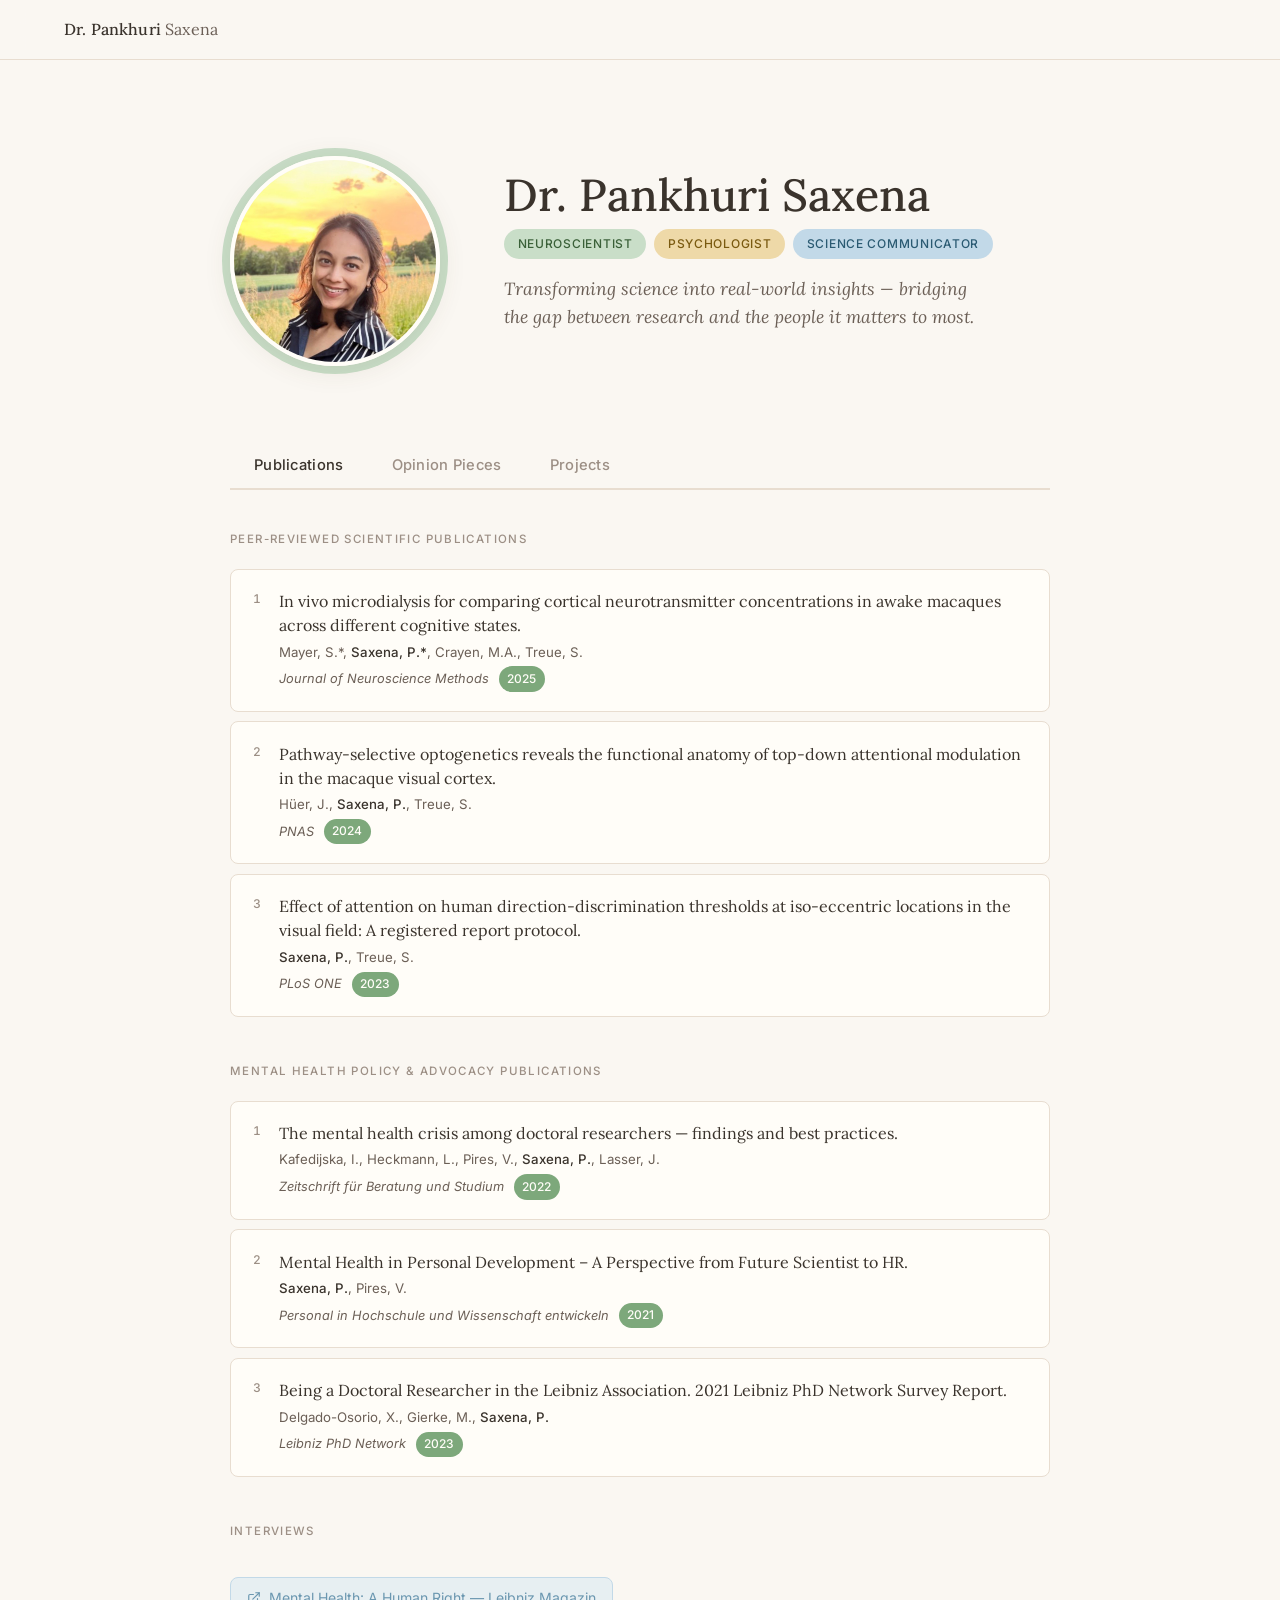
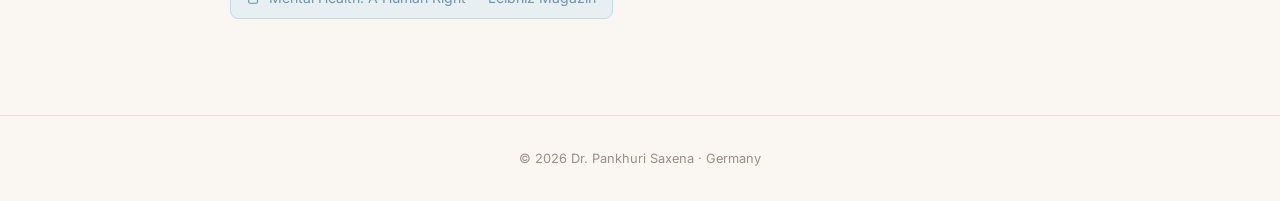
==== commit 12db01e6: "Footer Edited" ====
--- a/index.html
+++ b/index.html
@@ -171,7 +171,7 @@
           <h3 class="project-name">🌿 What shall we cook today?</h3>
           <p class="project-desc">A daily meal planning companion that suggests healthy, high-fibre, plant-protein-rich meals based on the season, Frankfurt's weather, and personal recipes. Includes a custom recipe builder and kitchen conversion tools.</p>
         </div>
-        <span class="status-badge status-pending">AI features pending Cloudflare setup</span>
+        <span class="status-badge status-pending">AI features supported via Cloudflare setup</span>
       </div>
       <div class="project-frame-wrap">
         <iframe
@@ -189,7 +189,7 @@
 
 <!-- ── Footer ─────────────────────────────────────────────────────────────── -->
 <footer>
-  &copy; 2025 Dr. Pankhuri Saxena &middot; Germany
+  &copy; 2026 Dr. Pankhuri Saxena &middot; Germany
 </footer>
 
 <script src="js/main.js"></script>
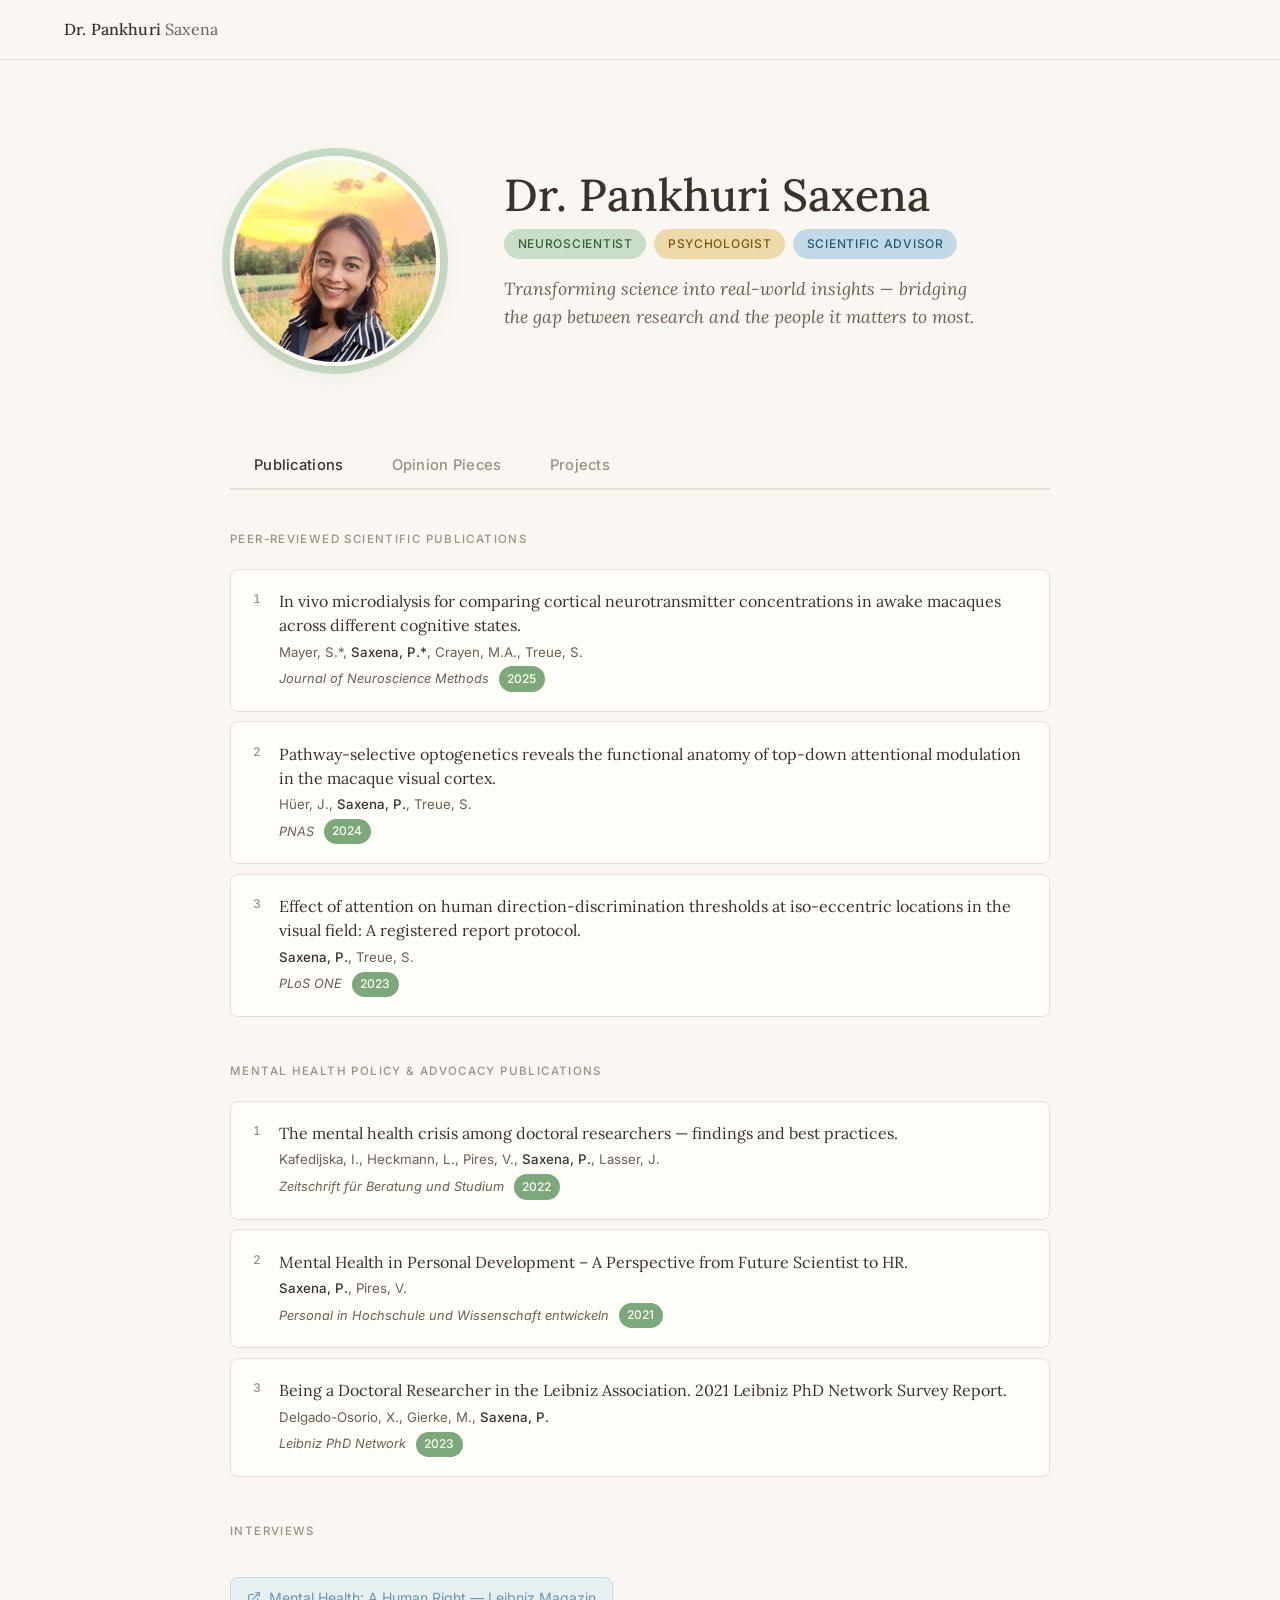
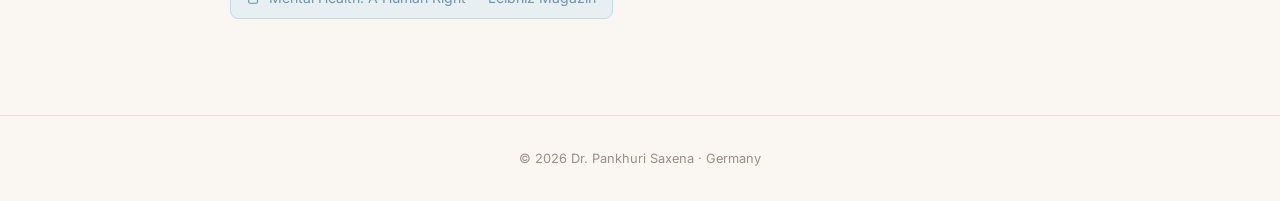
==== commit a2121f03: "Initial commit" ====
--- a/index.html
+++ b/index.html
@@ -28,7 +28,7 @@
     <div class="hero-pills">
       <span class="pill pill-green">Neuroscientist</span>
       <span class="pill pill-yellow">Psychologist</span>
-      <span class="pill pill-blue">Science Communicator</span>
+      <span class="pill pill-blue">Scientific Advisor</span>
     </div>
     <p class="hero-tagline">Transforming science into real-world insights — bridging the gap between research and the people it matters to most.</p>
   </div>
@@ -167,11 +167,28 @@
     <div class="project-card">
       <div class="project-info">
         <div>
+          <span class="pill pill-blue" style="font-size:.7rem;margin-bottom:.5rem;display:inline-block">Tool · Medical Affairs</span>
+          <h3 class="project-name">🧠 MedAffairs Monitor</h3>
+          <p class="project-desc">A weekly AI-powered literature briefing for medical affairs professionals in neurology and psychiatry. Scans regulatory decisions, HTA outcomes, peer-reviewed journals, and industry news — synthesised into a two-page report with strategic implications.</p>
+        </div>
+      </div>
+      <div class="project-frame-wrap">
+        <iframe
+          src="projects/medaffairs-monitor.html"
+          title="MedAffairs Monitor"
+          sandbox="allow-scripts allow-same-origin allow-forms"
+          loading="lazy"
+        ></iframe>
+      </div>
+    </div>
+
+     <div class="project-card">
+      <div class="project-info">
+        <div>
           <span class="pill pill-green" style="font-size:.7rem;margin-bottom:.5rem;display:inline-block">App · Nutrition</span>
           <h3 class="project-name">🌿 What shall we cook today?</h3>
-          <p class="project-desc">A daily meal planning companion that suggests healthy, high-fibre, plant-protein-rich meals based on the season, Frankfurt's weather, and personal recipes. Includes a custom recipe builder and kitchen conversion tools.</p>
-        </div>
-        <span class="status-badge status-pending">AI features supported via Cloudflare setup</span>
+          <p class="project-desc">A daily meal planning companion that suggests healthy, high-fibre, plant-protein-rich meals based on the season, current weather, and personal recipes. Includes a custom recipe builder and kitchen conversion tools.</p>
+        </div>
       </div>
       <div class="project-frame-wrap">
         <iframe
@@ -185,6 +202,10 @@
 
   </div>
 
+   
+
+    
+
 </section>
 
 <!-- ── Footer ─────────────────────────────────────────────────────────────── -->
